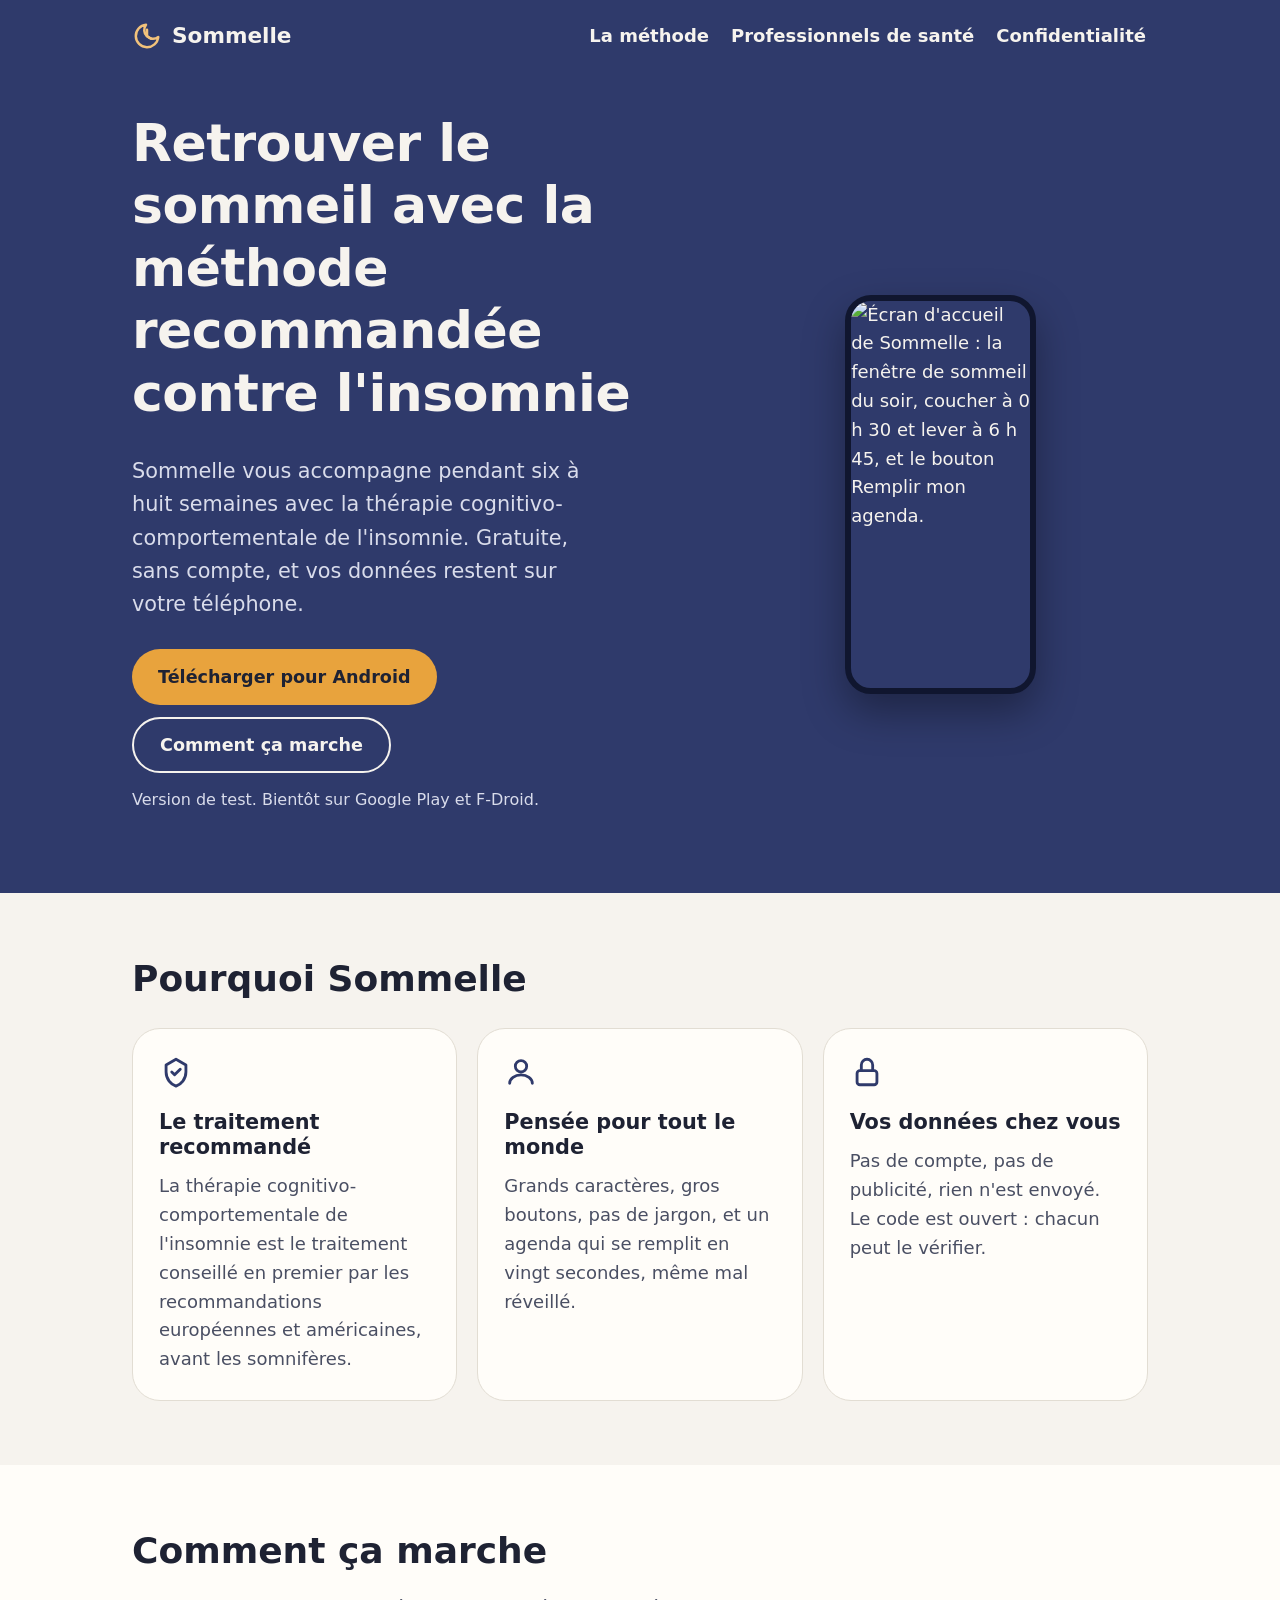
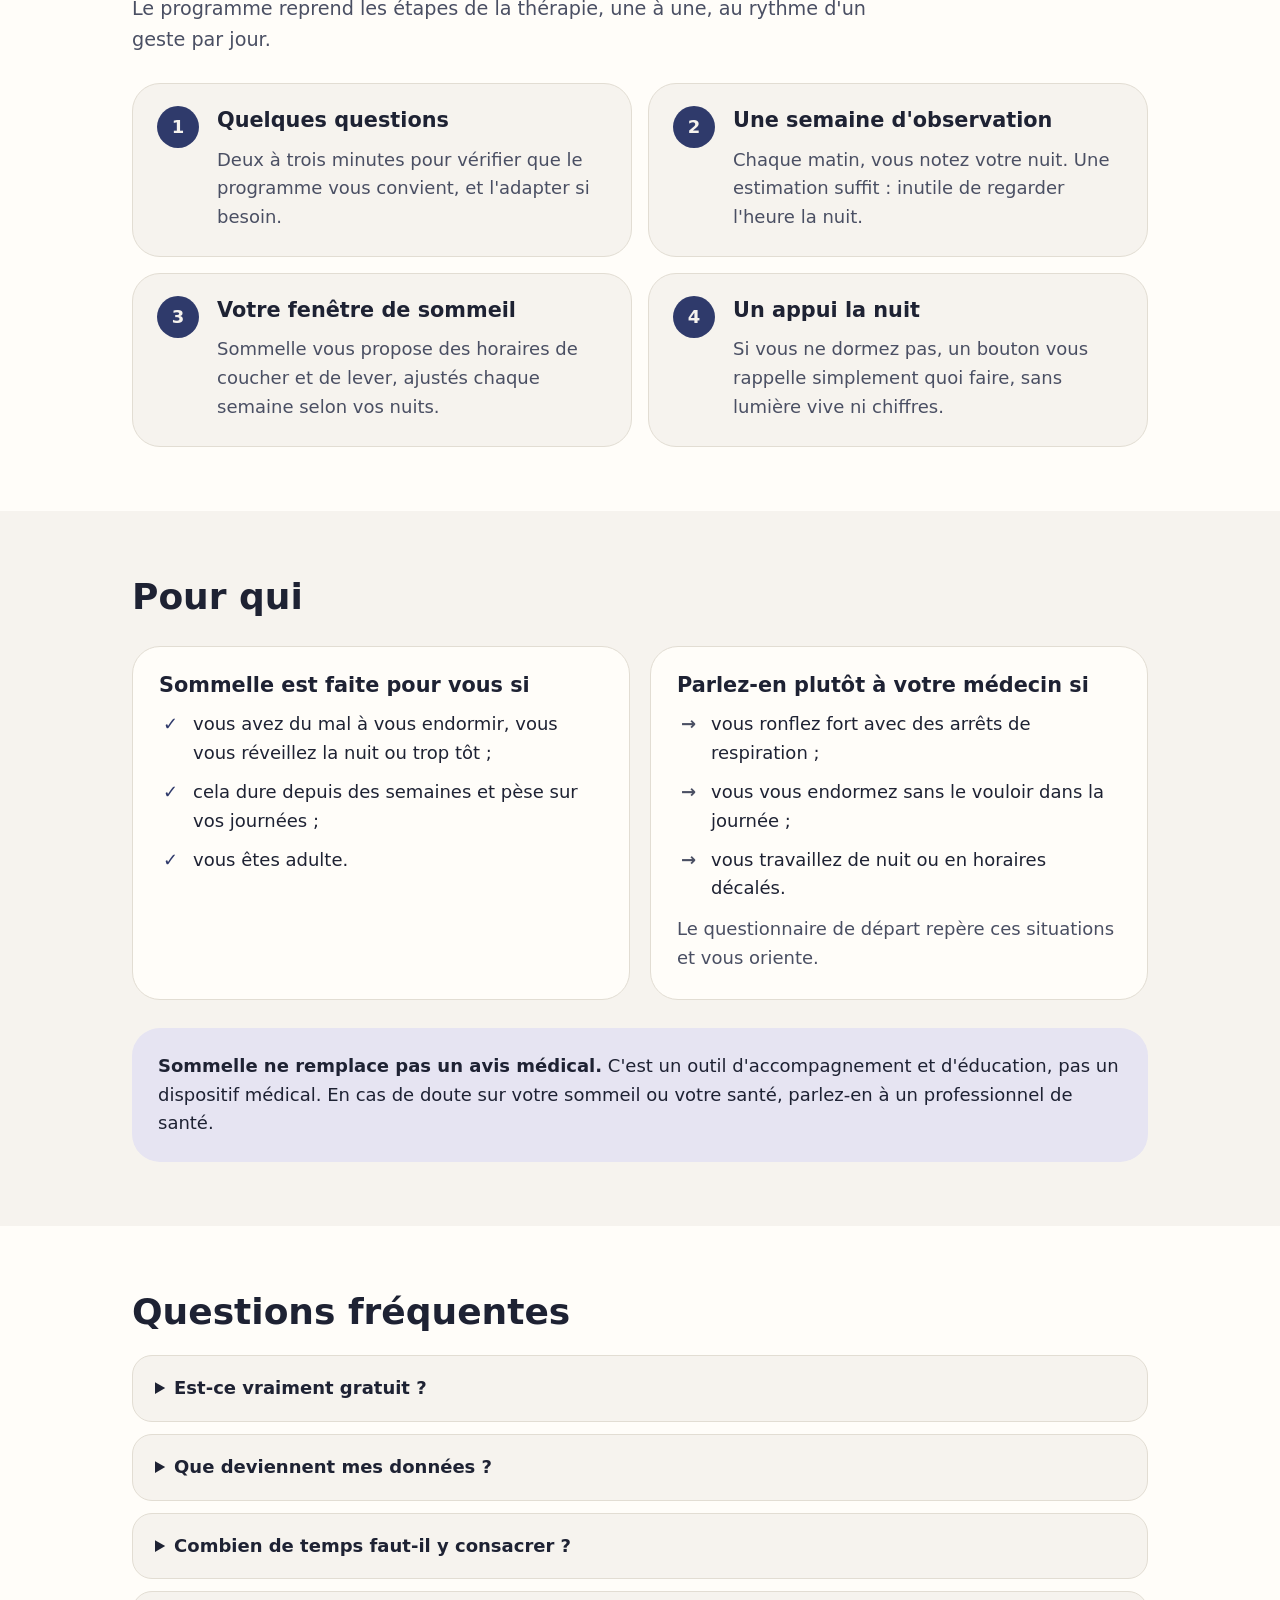
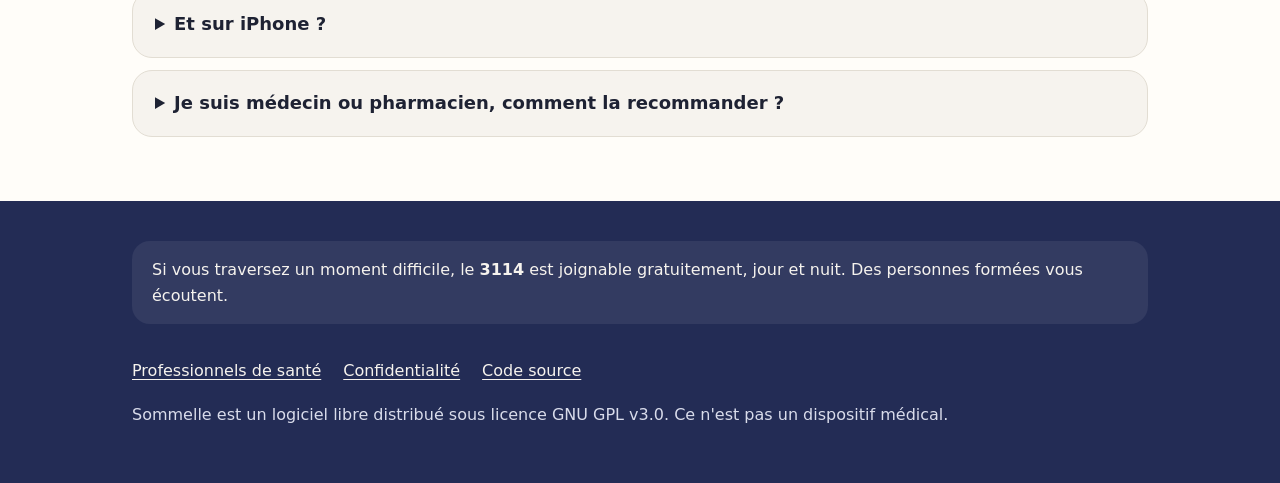
==== docs/index.html @ 0e2deb94 "Copy the public site under docs/ so the project can serve the static pages there." ====
<!doctype html>
<html lang="fr">
<head>
  <meta charset="utf-8">
  <meta name="viewport" content="width=device-width, initial-scale=1">
  <title>Sommelle : mieux dormir avec la méthode recommandée contre l'insomnie</title>
  <meta name="description" content="Sommelle accompagne les adultes insomniaques pendant six à huit semaines avec la thérapie cognitivo-comportementale de l'insomnie (TCC-I). Gratuite, sans compte, et vos données restent sur votre téléphone.">
  <meta property="og:title" content="Sommelle : mieux dormir avec la méthode recommandée contre l'insomnie">
  <meta property="og:description" content="Gratuite, sans compte, et vos données restent sur votre téléphone.">
  <meta property="og:type" content="website">
  <meta property="og:image" content="https://relthdrarxash.github.io/sommelle/img/banniere.png">
  <link rel="icon" href="img/icone.svg" type="image/svg+xml">
  <link rel="stylesheet" href="style.css">
</head>
<body>
  <a class="skip" href="#contenu">Aller au contenu</a>

  <header class="site-header">
    <div class="wrap">
      <a class="brand" href="./">
        <svg viewBox="0 0 24 24" fill="none" stroke="#F2C27B" stroke-width="2" stroke-linecap="round" stroke-linejoin="round" aria-hidden="true"><path d="M21 12.8A9 9 0 1 1 11.2 3a7 7 0 0 0 9.8 9.8Z"/><path d="M12 7v5l3.2 2.2"/></svg>
        Sommelle
      </a>
      <nav class="site-nav" aria-label="Navigation du site">
        <a href="#methode">La méthode</a>
        <a href="professionnels.html">Professionnels de santé</a>
        <a href="confidentialite.html">Confidentialité</a>
      </nav>
    </div>
  </header>

  <main id="contenu">
    <section class="hero">
      <div class="wrap">
        <div>
          <h1>Retrouver le sommeil avec la méthode recommandée contre l'insomnie</h1>
          <p class="lead">Sommelle vous accompagne pendant six à huit semaines avec la thérapie cognitivo-comportementale de l'insomnie. Gratuite, sans compte, et vos données restent sur votre téléphone.</p>
          <div class="actions">
            <a class="btn btn-accent" href="https://github.com/Relthdrarxash/sommelle/releases">Télécharger pour Android</a>
            <a class="btn btn-ghost" href="#methode">Comment ça marche</a>
          </div>
          <p class="note">Version de test. Bientôt sur Google Play et F-Droid.</p>
        </div>
        <div class="phones">
          <img src="img/banniere.png" width="461" height="1000" alt="Écran d'accueil de Sommelle : la fenêtre de sommeil du soir, coucher à 0 h 30 et lever à 6 h 45, et le bouton Remplir mon agenda.">
        </div>
      </div>
    </section>

    <section class="block">
      <div class="wrap">
        <h2>Pourquoi Sommelle</h2>
        <div class="cards">
          <div class="card">
            <svg viewBox="0 0 24 24" fill="none" stroke="currentColor" stroke-width="2" stroke-linecap="round" stroke-linejoin="round" aria-hidden="true"><path d="M9 12l2 2 4-4"/><path d="M12 3l7 4v5c0 5-3.4 8.7-7 10-3.6-1.3-7-5-7-10V7l7-4z"/></svg>
            <h3>Le traitement recommandé</h3>
            <p>La thérapie cognitivo-comportementale de l'insomnie est le traitement conseillé en premier par les recommandations européennes et américaines, avant les somnifères.</p>
          </div>
          <div class="card">
            <svg viewBox="0 0 24 24" fill="none" stroke="currentColor" stroke-width="2" stroke-linecap="round" stroke-linejoin="round" aria-hidden="true"><circle cx="12" cy="8" r="4"/><path d="M4 20c0-3.3 3.6-6 8-6s8 2.7 8 6"/></svg>
            <h3>Pensée pour tout le monde</h3>
            <p>Grands caractères, gros boutons, pas de jargon, et un agenda qui se remplit en vingt secondes, même mal réveillé.</p>
          </div>
          <div class="card">
            <svg viewBox="0 0 24 24" fill="none" stroke="currentColor" stroke-width="2" stroke-linecap="round" stroke-linejoin="round" aria-hidden="true"><rect x="5" y="11" width="14" height="10" rx="2"/><path d="M8 11V7a4 4 0 118 0v4"/></svg>
            <h3>Vos données chez vous</h3>
            <p>Pas de compte, pas de publicité, rien n'est envoyé. Le code est ouvert : chacun peut le vérifier.</p>
          </div>
        </div>
      </div>
    </section>

    <section class="block alt" id="methode">
      <div class="wrap">
        <h2>Comment ça marche</h2>
        <p class="section-intro">Le programme reprend les étapes de la thérapie, une à une, au rythme d'un geste par jour.</p>
        <ol class="steps">
          <li><h3>Quelques questions</h3><p>Deux à trois minutes pour vérifier que le programme vous convient, et l'adapter si besoin.</p></li>
          <li><h3>Une semaine d'observation</h3><p>Chaque matin, vous notez votre nuit. Une estimation suffit : inutile de regarder l'heure la nuit.</p></li>
          <li><h3>Votre fenêtre de sommeil</h3><p>Sommelle vous propose des horaires de coucher et de lever, ajustés chaque semaine selon vos nuits.</p></li>
          <li><h3>Un appui la nuit</h3><p>Si vous ne dormez pas, un bouton vous rappelle simplement quoi faire, sans lumière vive ni chiffres.</p></li>
        </ol>
      </div>
    </section>

    <section class="block">
      <div class="wrap">
        <h2>Pour qui</h2>
        <div class="two-col">
          <div class="card">
            <h3>Sommelle est faite pour vous si</h3>
            <ul class="check">
              <li>vous avez du mal à vous endormir, vous vous réveillez la nuit ou trop tôt&nbsp;;</li>
              <li>cela dure depuis des semaines et pèse sur vos journées&nbsp;;</li>
              <li>vous êtes adulte.</li>
            </ul>
          </div>
          <div class="card">
            <h3>Parlez-en plutôt à votre médecin si</h3>
            <ul class="cross">
              <li>vous ronflez fort avec des arrêts de respiration&nbsp;;</li>
              <li>vous vous endormez sans le vouloir dans la journée&nbsp;;</li>
              <li>vous travaillez de nuit ou en horaires décalés.</li>
            </ul>
            <p style="margin-top: 12px">Le questionnaire de départ repère ces situations et vous oriente.</p>
          </div>
        </div>
        <div class="callout">
          <p><strong>Sommelle ne remplace pas un avis médical.</strong> C'est un outil d'accompagnement et d'éducation, pas un dispositif médical. En cas de doute sur votre sommeil ou votre santé, parlez-en à un professionnel de santé.</p>
        </div>
      </div>
    </section>

    <section class="block alt">
      <div class="wrap">
        <h2>Questions fréquentes</h2>
        <details><summary>Est-ce vraiment gratuit ?</summary><p>Oui, entièrement : pas d'abonnement, pas d'achat intégré, pas de publicité. Sommelle est un logiciel libre sous licence GPL.</p></details>
        <details><summary>Que deviennent mes données ?</summary><p>Elles restent sur votre téléphone. Sommelle ne demande aucun compte et n'a pas accès à Internet. Seule exception : si la sauvegarde Android est activée, votre système peut conserver localement une copie chiffrée.</p></details>
        <details><summary>Combien de temps faut-il y consacrer ?</summary><p>Environ vingt secondes chaque matin pour l'agenda, et quelques minutes par semaine pour le bilan. Le programme dure six à huit semaines.</p></details>
        <details><summary>Et sur iPhone ?</summary><p>Sommelle existe pour l'instant sur Android uniquement.</p></details>
        <details><summary>Je suis médecin ou pharmacien, comment la recommander ?</summary><p>Tout est sur la page <a href="professionnels.html">professionnels de santé</a>, avec une fiche à imprimer.</p></details>
      </div>
    </section>
  </main>

  <footer class="site-footer">
    <div class="wrap">
      <p class="help-line">Si vous traversez un moment difficile, le <strong>3114</strong> est joignable gratuitement, jour et nuit. Des personnes formées vous écoutent.</p>
      <div class="footer-links">
        <a href="professionnels.html">Professionnels de santé</a>
        <a href="confidentialite.html">Confidentialité</a>
        <a href="https://github.com/Relthdrarxash/sommelle">Code source</a>
      </div>
      <p>Sommelle est un logiciel libre distribué sous licence GNU GPL v3.0. Ce n'est pas un dispositif médical.</p>
    </div>
  </footer>
</body>
</html>
---- docs/style.css ----
/* Sommelle : site public. Palette et police de l'appli (DESIGN.md, section 8). */

@font-face { font-family: "Atkinson"; src: url("fonts/atkinson-400.woff2") format("woff2"); font-weight: 400; font-display: swap; }
@font-face { font-family: "Atkinson"; src: url("fonts/atkinson-700.woff2") format("woff2"); font-weight: 700; font-display: swap; }
@font-face { font-family: "Atkinson"; src: url("fonts/atkinson-800.woff2") format("woff2"); font-weight: 800; font-display: swap; }

:root {
  --night: #2F3A6B;
  --night-deep: #232C55;
  --cream: #F6F3EE;
  --paper: #FFFDF9;
  --ink: #1E2233;
  --ink-muted: #4A4F63;
  --lavender: #E6E4F2;
  --on-night-muted: #D9DCEB;
  --line: #E2DDD3;
  --amber: #E8A33D;
  --moon: #F2C27B;
  --bg: var(--cream);
  --surface: var(--paper);
  --text: var(--ink);
  --text-muted: var(--ink-muted);
  --accent-soft: var(--lavender);
  --link: var(--night);
  --radius: 28px;
  color-scheme: light;
}

@media (prefers-color-scheme: dark) {
  :root:not([data-theme="light"]) {
    --bg: #120D0A;
    --surface: #1E1611;
    --text: #C9A98A;
    --text-muted: #A88C70;
    --accent-soft: #2A2019;
    --line: #3A2E25;
    --link: #E0C3A4;
    color-scheme: dark;
  }
}
:root[data-theme="dark"] {
  --bg: #120D0A;
  --surface: #1E1611;
  --text: #C9A98A;
  --text-muted: #A88C70;
  --accent-soft: #2A2019;
  --line: #3A2E25;
  --link: #E0C3A4;
  color-scheme: dark;
}

*, *::before, *::after { box-sizing: border-box; }

html { -webkit-text-size-adjust: 100%; }

body {
  margin: 0;
  background: var(--bg);
  color: var(--text);
  font-family: "Atkinson", system-ui, -apple-system, "Segoe UI", sans-serif;
  font-size: 1.125rem;
  line-height: 1.6;
}

a { color: var(--link); text-underline-offset: 3px; }
a:hover { text-decoration-thickness: 2px; }
:focus-visible { outline: 3px solid var(--amber); outline-offset: 3px; border-radius: 6px; }

.skip { position: absolute; left: -999px; top: 8px; background: var(--amber); color: var(--ink); padding: 10px 16px; border-radius: 999px; font-weight: 700; z-index: 10; }
.skip:focus { left: 16px; }

.wrap { width: 100%; max-width: 1080px; margin: 0 auto; padding: 0 16px; }
@media (min-width: 720px) { .wrap { padding: 0 32px; } }

h1, h2, h3 { line-height: 1.2; margin: 0 0 0.6em; font-weight: 800; }
h1 { font-size: clamp(2rem, 6vw, 3.25rem); letter-spacing: -0.01em; }
h2 { font-size: clamp(1.6rem, 4vw, 2.25rem); }
h3 { font-size: 1.3rem; font-weight: 700; }
p { margin: 0 0 1em; }

.site-header { background: var(--night); color: var(--cream); }
.site-header .wrap { display: flex; align-items: center; justify-content: space-between; gap: 16px; min-height: 72px; flex-wrap: wrap; }
.brand { display: inline-flex; align-items: center; gap: 10px; color: var(--cream); text-decoration: none; font-weight: 800; font-size: 1.35rem; }
.brand svg { width: 30px; height: 30px; }
.site-nav { display: flex; gap: 6px 18px; flex-wrap: wrap; }
.site-nav a { color: var(--cream); text-decoration: none; font-weight: 700; padding: 8px 2px; }
.site-nav a:hover, .site-nav a[aria-current="page"] { text-decoration: underline; text-underline-offset: 6px; }

.hero { background: var(--night); color: var(--cream); padding: 40px 0 64px; overflow: hidden; }
.hero .wrap { display: grid; gap: 40px; align-items: center; }
@media (min-width: 880px) { .hero .wrap { grid-template-columns: 1.15fr 0.85fr; } }
.hero p.lead { font-size: 1.3rem; color: var(--on-night-muted); max-width: 36ch; }
.hero .phones { display: flex; justify-content: center; gap: 16px; }
.hero .phones img { width: min(46%, 230px); height: auto; border-radius: 26px; box-shadow: 0 18px 40px rgba(0, 0, 0, 0.35); border: 6px solid #10162F; }
.hero .phones img:last-child { margin-top: 48px; }

.actions { display: flex; flex-wrap: wrap; gap: 12px; margin-top: 28px; }
.btn { display: inline-flex; align-items: center; justify-content: center; gap: 10px; min-height: 56px; padding: 0 26px; border-radius: 999px; font-weight: 800; font-size: 1.1rem; text-decoration: none; }
.btn-accent { background: var(--amber); color: var(--ink); }
.btn-accent:hover { background: #F0B254; }
.btn-ghost { border: 2px solid var(--cream); color: var(--cream); }
.btn-ghost:hover { background: rgba(255, 255, 255, 0.08); }
.btn-primary { background: var(--night); color: var(--cream); }
.btn-outline { border: 2px solid var(--link); color: var(--link); }
.note { font-size: 1rem; color: var(--on-night-muted); margin-top: 14px; }

section.block { padding: 64px 0; }
section.block.alt { background: var(--surface); }
.section-intro { max-width: 62ch; color: var(--text-muted); font-size: 1.2rem; }

.cards { display: grid; gap: 20px; margin-top: 28px; }
@media (min-width: 720px) { .cards { grid-template-columns: repeat(3, minmax(0, 1fr)); } }
.card { background: var(--surface); border: 1px solid var(--line); border-radius: var(--radius); padding: 26px; }
section.block.alt .card { background: var(--bg); }
.card svg { width: 34px; height: 34px; color: var(--link); margin-bottom: 12px; }
.card p { margin: 0; color: var(--text-muted); }

.steps { list-style: none; padding: 0; margin: 28px 0 0; display: grid; gap: 16px; counter-reset: step; }
@media (min-width: 720px) { .steps { grid-template-columns: repeat(2, minmax(0, 1fr)); } }
.steps li { counter-increment: step; background: var(--surface); border: 1px solid var(--line); border-radius: var(--radius); padding: 24px 24px 24px 84px; position: relative; }
section.block.alt .steps li { background: var(--bg); }
.steps li::before { content: counter(step); position: absolute; left: 24px; top: 22px; width: 42px; height: 42px; border-radius: 50%; background: var(--night); color: var(--cream); font-weight: 800; display: grid; place-items: center; }
.steps p { margin: 0; color: var(--text-muted); }

.gallery { display: grid; grid-template-columns: repeat(2, minmax(0, 1fr)); gap: 16px; margin-top: 28px; }
@media (min-width: 720px) { .gallery { grid-template-columns: repeat(4, minmax(0, 1fr)); } }
.gallery figure { margin: 0; text-align: center; }
.gallery img { width: 100%; height: auto; border-radius: 20px; border: 1px solid var(--line); }
.gallery figcaption { margin-top: 8px; font-size: 1rem; color: var(--text-muted); }

.two-col { display: grid; gap: 20px; margin-top: 28px; }
@media (min-width: 720px) { .two-col { grid-template-columns: repeat(2, minmax(0, 1fr)); } }
.check, .cross { list-style: none; padding: 0; margin: 0; }
.check li, .cross li { padding-left: 34px; position: relative; margin-bottom: 10px; }
.check li::before { content: "✓"; position: absolute; left: 4px; font-weight: 800; color: var(--link); }
.cross li::before { content: "→"; position: absolute; left: 4px; font-weight: 800; color: var(--text-muted); }

.callout { background: var(--accent-soft); border-radius: var(--radius); padding: 24px 26px; margin-top: 28px; }
.callout p:last-child { margin-bottom: 0; }

details { background: var(--surface); border: 1px solid var(--line); border-radius: 20px; padding: 0 22px; margin-top: 12px; }
section.block.alt details { background: var(--bg); }
summary { cursor: pointer; font-weight: 700; padding: 18px 0; min-height: 48px; }
details p { color: var(--text-muted); }

.prose { max-width: 72ch; padding: 48px 0 64px; }
.prose h2 { margin-top: 1.8em; font-size: 1.6rem; }
.prose table { width: 100%; border-collapse: collapse; margin: 1em 0 1.5em; font-size: 1rem; display: block; overflow-x: auto; }
.prose th, .prose td { text-align: left; padding: 10px 12px; border-bottom: 1px solid var(--line); vertical-align: top; }
.prose th { font-weight: 700; }
.prose ul { padding-left: 1.3em; }
.prose li { margin-bottom: 0.4em; }

.site-footer { background: var(--night-deep); color: var(--on-night-muted); padding: 40px 0; font-size: 1rem; }
.site-footer a { color: var(--cream); }
.site-footer .wrap { display: grid; gap: 18px; }
.help-line { background: rgba(255, 255, 255, 0.07); border-radius: 18px; padding: 16px 20px; color: var(--cream); }
.footer-links { display: flex; flex-wrap: wrap; gap: 8px 22px; }
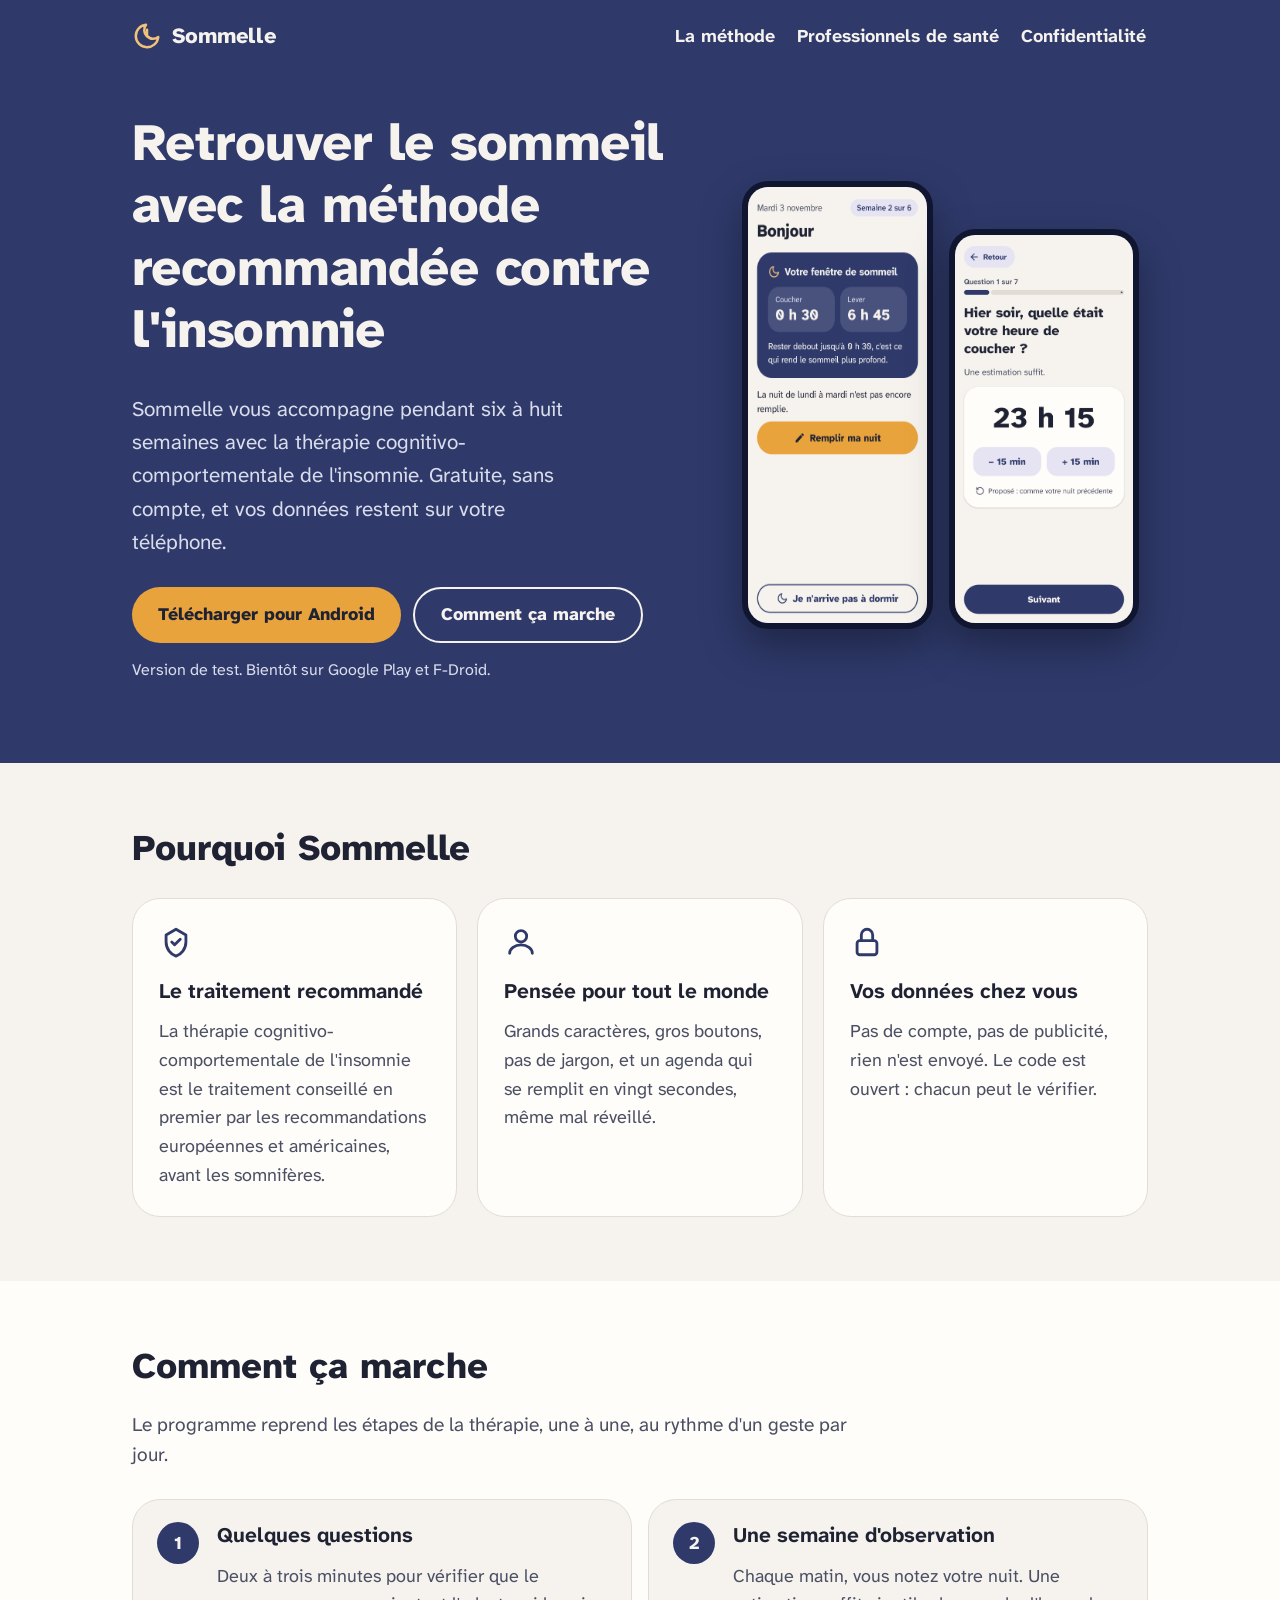
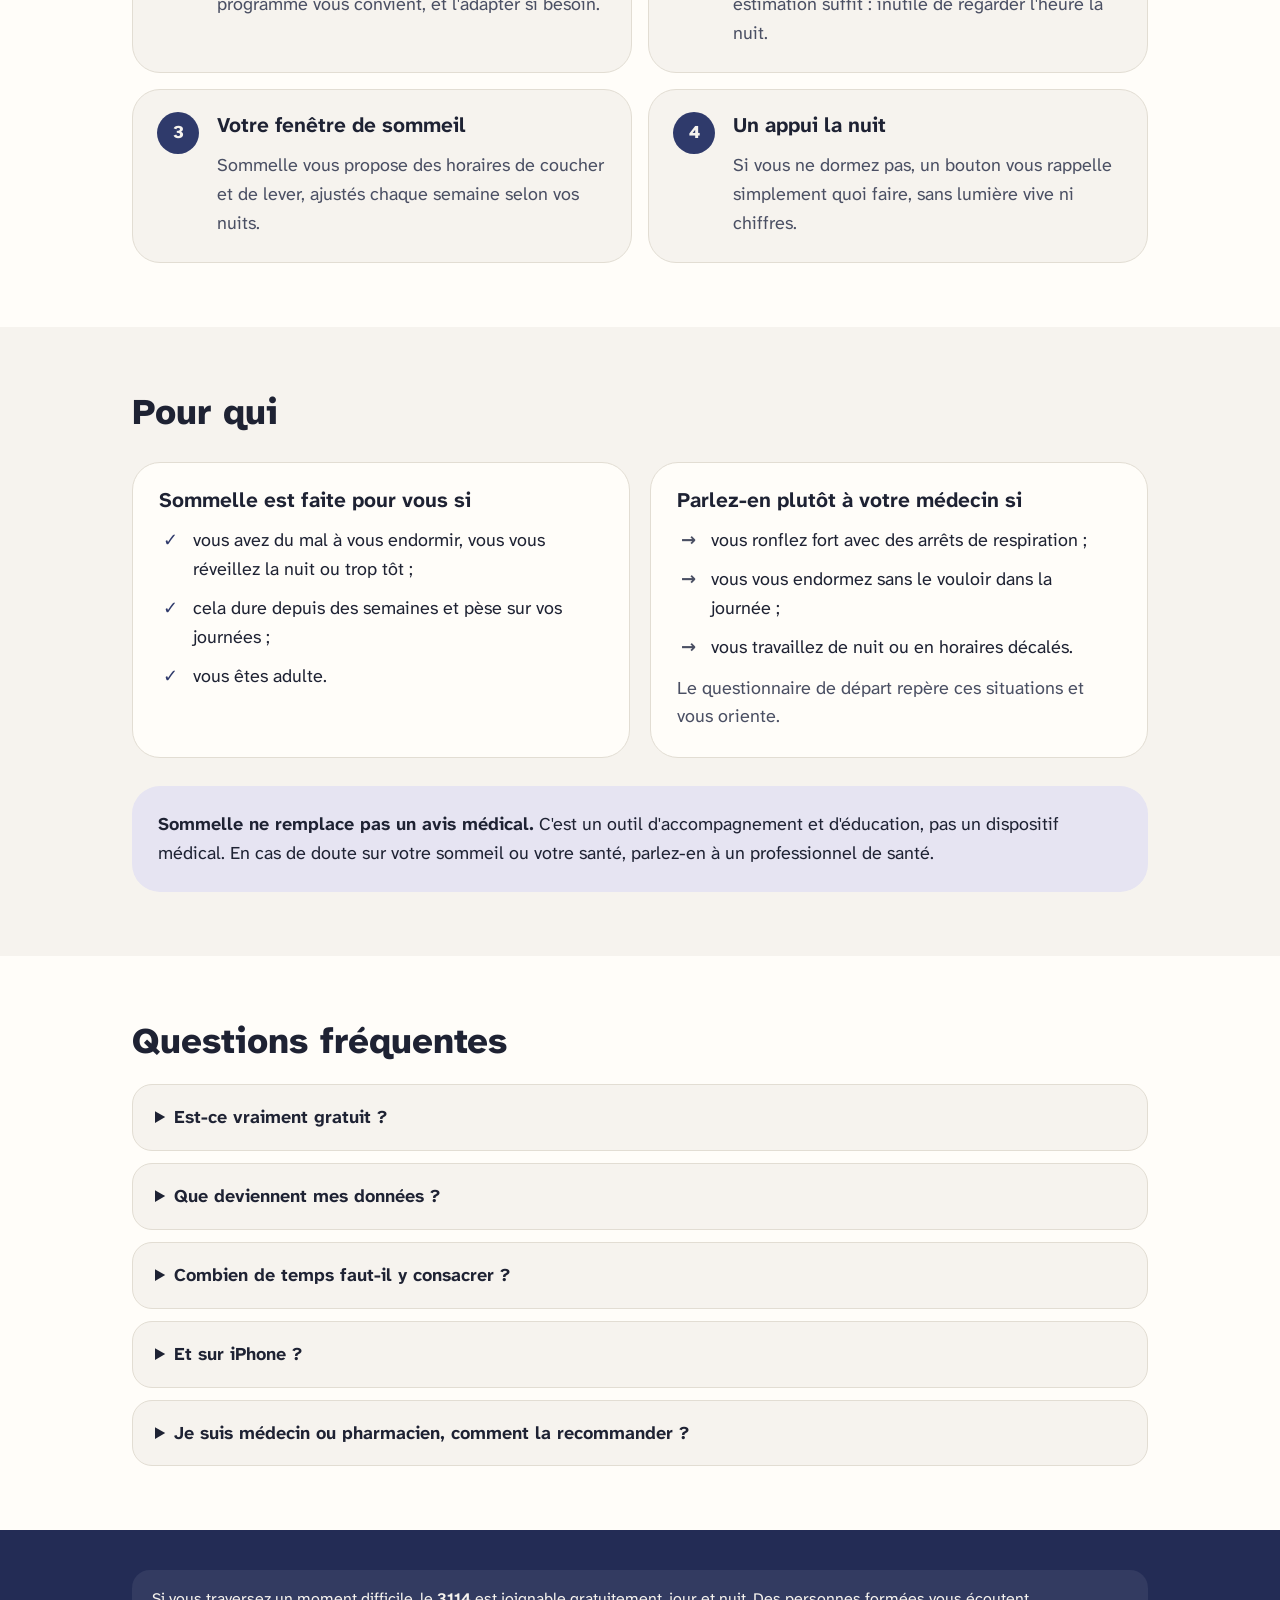
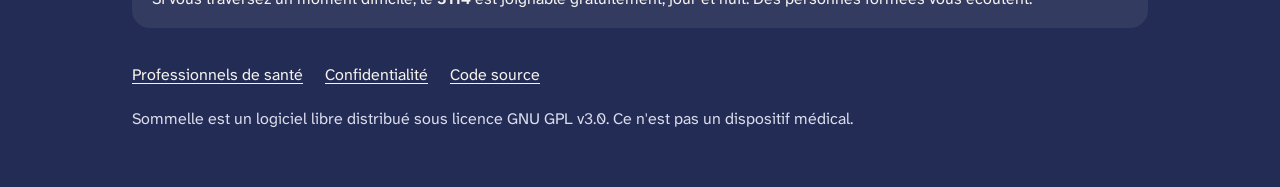
==== commit 4879e125: "Le site vit dans docs/, la documentation dans documentation/ docs/ ne contient plus que le site publ" ====
--- a/docs/index.html
+++ b/docs/index.html
@@ -42,7 +42,8 @@
           <p class="note">Version de test. Bientôt sur Google Play et F-Droid.</p>
         </div>
         <div class="phones">
-          <img src="img/banniere.png" width="461" height="1000" alt="Écran d'accueil de Sommelle : la fenêtre de sommeil du soir, coucher à 0 h 30 et lever à 6 h 45, et le bouton Remplir mon agenda.">
+          <img src="captures/accueil.png" width="461" height="1000" alt="Écran d'accueil de Sommelle : la fenêtre de sommeil du soir, coucher à 0 h 30 et lever à 6 h 45, et le bouton Remplir ma nuit.">
+          <img src="captures/agenda_heure.png" width="461" height="1000" alt="Agenda du matin : l'heure du coucher en très grand, avec deux gros boutons pour avancer ou reculer de 15 minutes.">
         </div>
       </div>
     </section>
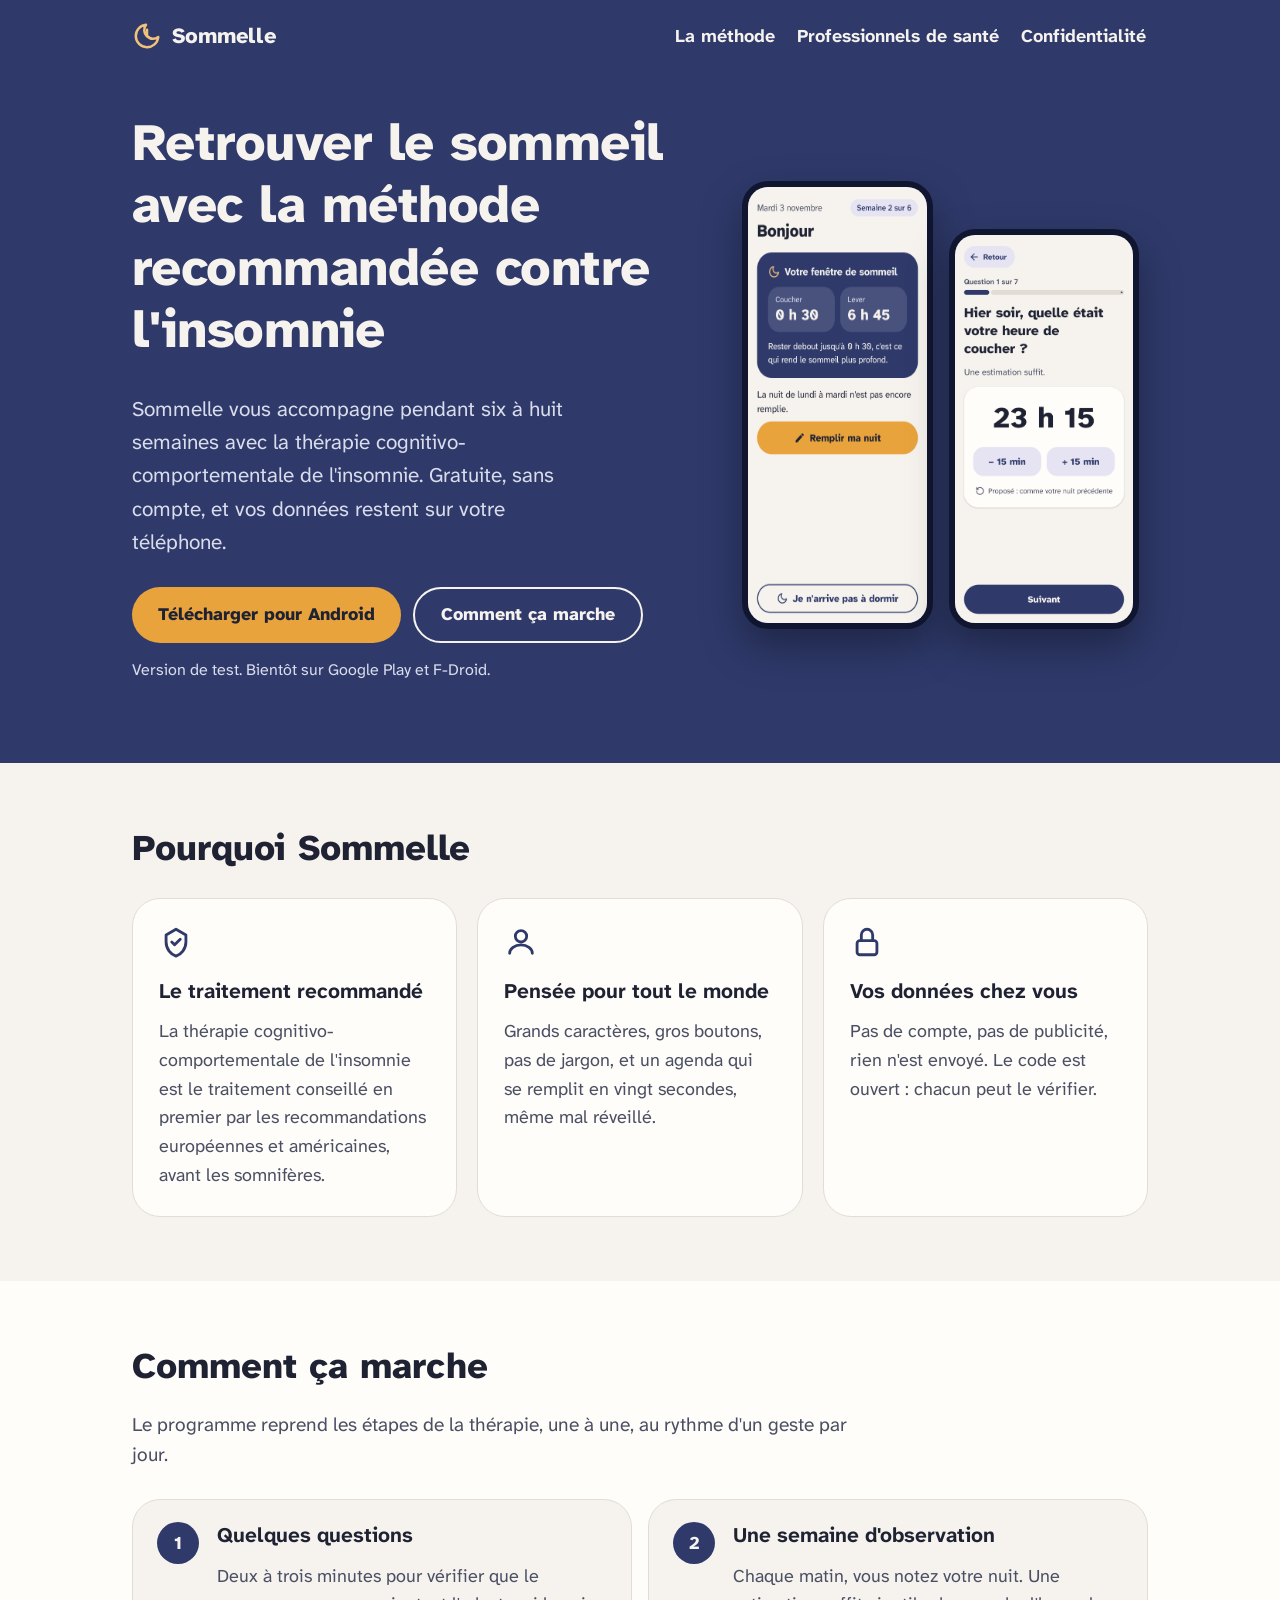
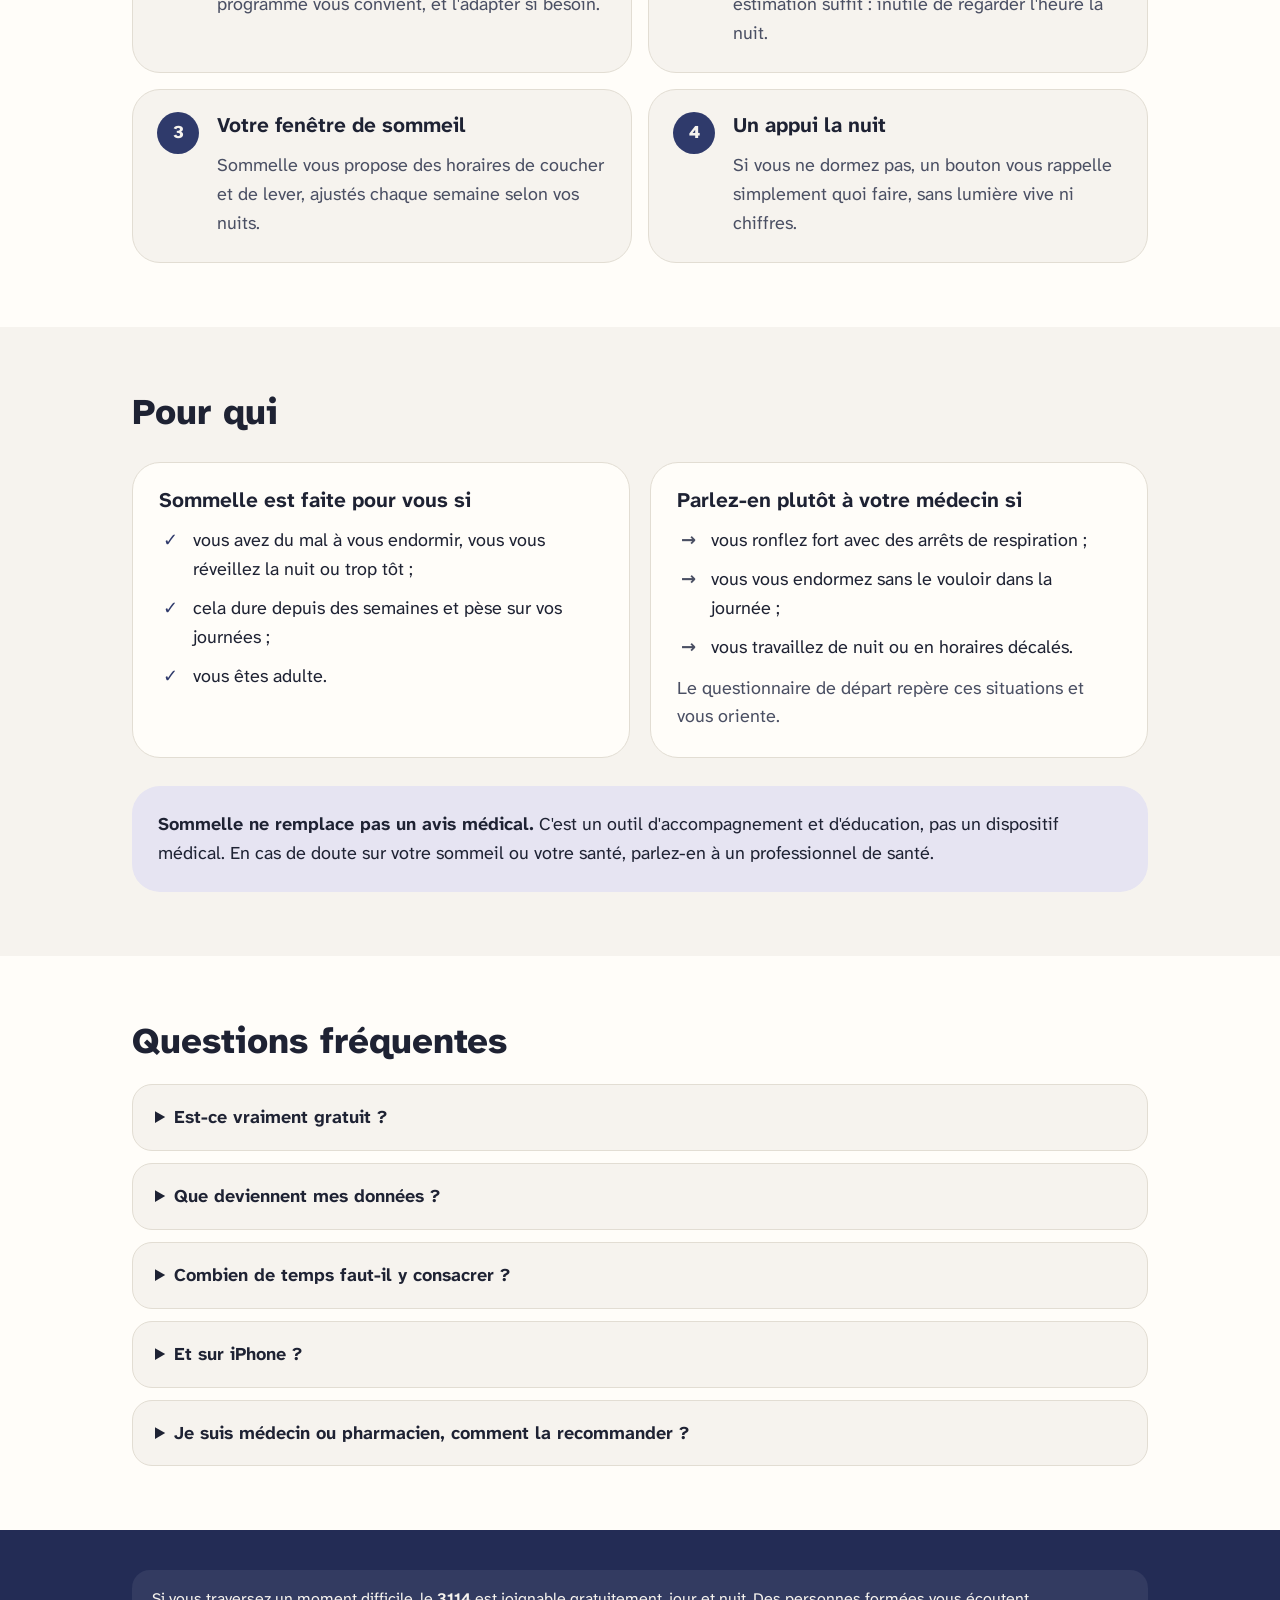
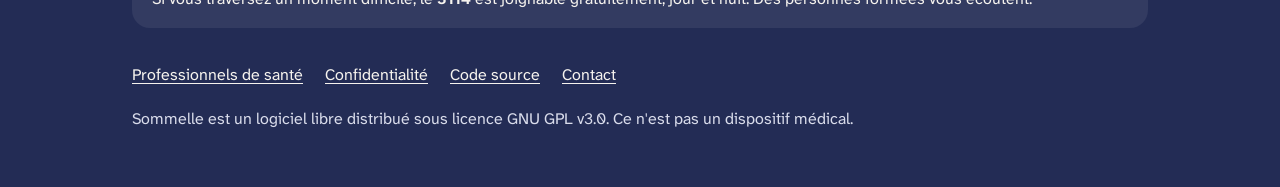
==== commit 8722e353: "Adresse de contact : site, écran Réglages, fiche prescripteurs Les liens externes (e-mail, téléphone" ====
--- a/docs/index.html
+++ b/docs/index.html
@@ -131,6 +131,7 @@
         <a href="professionnels.html">Professionnels de santé</a>
         <a href="confidentialite.html">Confidentialité</a>
         <a href="https://github.com/Relthdrarxash/sommelle">Code source</a>
+        <a href="mailto:escale.apps@proton.me">Contact</a>
       </div>
       <p>Sommelle est un logiciel libre distribué sous licence GNU GPL v3.0. Ce n'est pas un dispositif médical.</p>
     </div>
--- a/docs/style.css
+++ b/docs/style.css
@@ -156,3 +156,23 @@
 .site-footer .wrap { display: grid; gap: 18px; }
 .help-line { background: rgba(255, 255, 255, 0.07); border-radius: 18px; padding: 16px 20px; color: var(--cream); }
 .footer-links { display: flex; flex-wrap: wrap; gap: 8px 22px; }
+
+.eyebrow { font-weight: 700; margin-bottom: 0.4em; }
+.toc { background: var(--surface); border: 1px solid var(--line); border-radius: var(--radius); padding: 8px 26px 18px; margin-top: 28px; }
+.toc h2 { margin-top: 0.8em; font-size: 1.3rem; }
+.toc ol { padding-left: 1.3em; margin: 0; }
+.prose h3 { margin-top: 1.4em; font-size: 1.25rem; }
+.prose .small { font-size: 1rem; color: var(--text-muted); }
+.refs li { margin-bottom: 0.7em; }
+button.btn { border: 0; cursor: pointer; font-family: inherit; }
+
+@media print {
+  .skip, .site-header, .site-footer, .no-print, .toc { display: none; }
+  body { background: #fff; color: #000; font-size: 11pt; }
+  .prose { max-width: none; padding: 0; }
+  .callout { border: 1px solid #999; background: none; }
+  .prose table { display: table; font-size: 10pt; }
+  .prose h2 { break-after: avoid; }
+  .prose tr, .prose li { break-inside: avoid; }
+  a { color: inherit; text-decoration: none; }
+}
